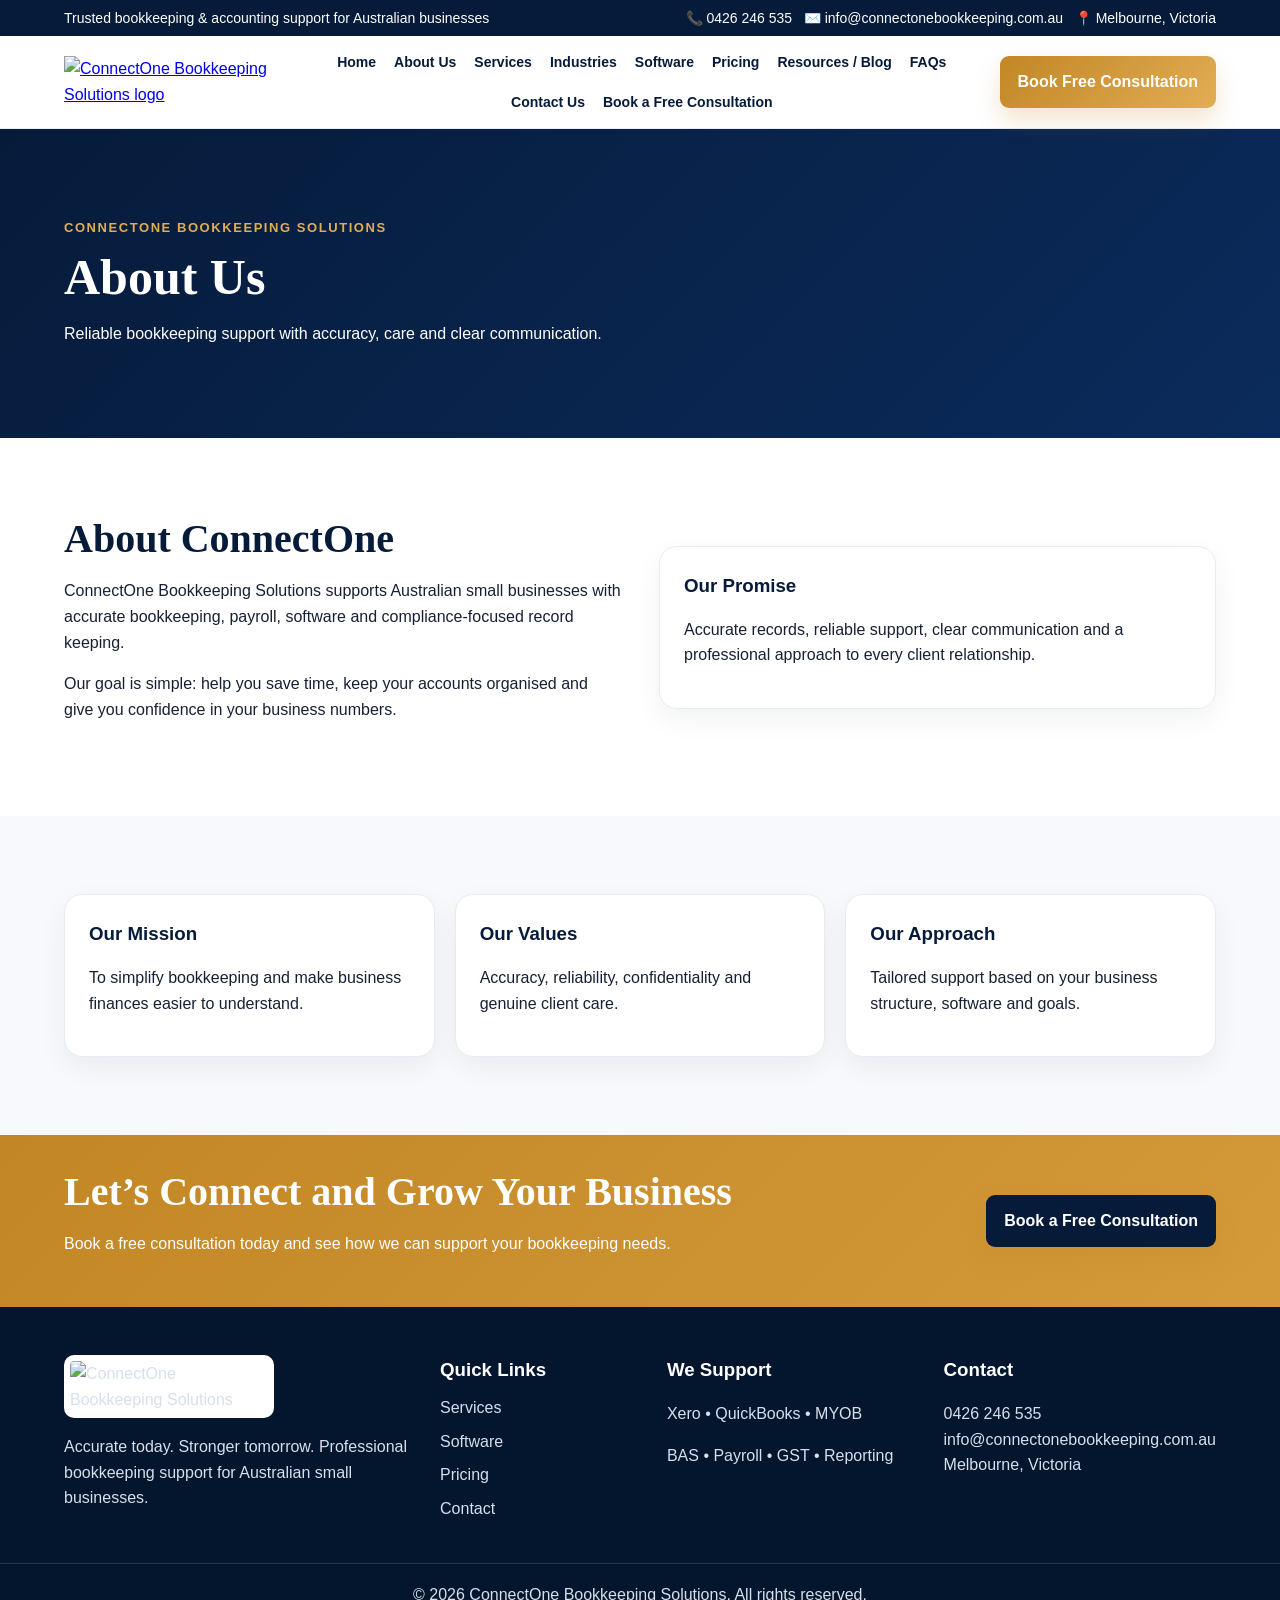
==== about.html @ b3c71a51 "Add files via upload" ====
<!DOCTYPE html>
<html lang="en-AU">
<head>
  <meta charset="UTF-8">
  <meta name="viewport" content="width=device-width, initial-scale=1.0">
  <title>About Us | ConnectOne Bookkeeping Solutions</title>
  <meta name="description" content="Reliable bookkeeping support with accuracy, care and clear communication.">
  <link rel="stylesheet" href="styles.css">
</head>
<body>

<div class="top-strip">
  <div class="container strip-grid">
    <span>Trusted bookkeeping & accounting support for Australian businesses</span>
    <span>📞 0426 246 535 &nbsp; ✉️ info@connectonebookkeeping.com.au &nbsp; 📍 Melbourne, Victoria</span>
  </div>
</div>
<header class="site-header">
  <div class="container header-grid">
    <a class="logo-wrap" href="index.html">
      <img src="assets/connectone-logo.png" alt="ConnectOne Bookkeeping Solutions logo">
    </a>
    <nav class="main-nav"><a href="index.html">Home</a><a href="about.html">About Us</a><a href="services.html">Services</a><a href="industries.html">Industries</a><a href="software.html">Software</a><a href="pricing.html">Pricing</a><a href="resources.html">Resources / Blog</a><a href="faqs.html">FAQs</a><a href="contact.html">Contact Us</a><a href="consultation.html">Book a Free Consultation</a></nav>
    <a class="header-btn" href="consultation.html">Book Free Consultation</a>
  </div>
</header>

<main>
<section class="inner-hero">
  <div class="container">
    <p class="kicker">ConnectOne Bookkeeping Solutions</p>
    <h1>About Us</h1>
    <p>Reliable bookkeeping support with accuracy, care and clear communication.</p>
  </div>
</section>

<section class="section"><div class="container two-col">
<div><h2 class="left">About ConnectOne</h2><p>ConnectOne Bookkeeping Solutions supports Australian small businesses with accurate bookkeeping, payroll, software and compliance-focused record keeping.</p><p>Our goal is simple: help you save time, keep your accounts organised and give you confidence in your business numbers.</p></div>
<div class="feature-box"><h3>Our Promise</h3><p>Accurate records, reliable support, clear communication and a professional approach to every client relationship.</p></div>
</div></section>
<section class="section soft"><div class="container cards-three">
<div class="card"><h3>Our Mission</h3><p>To simplify bookkeeping and make business finances easier to understand.</p></div>
<div class="card"><h3>Our Values</h3><p>Accuracy, reliability, confidentiality and genuine client care.</p></div>
<div class="card"><h3>Our Approach</h3><p>Tailored support based on your business structure, software and goals.</p></div>
</div></section>

</main>

<section class="gold-cta">
  <div class="container cta-grid">
    <div>
      <h2>Let’s Connect and Grow Your Business</h2>
      <p>Book a free consultation today and see how we can support your bookkeeping needs.</p>
    </div>
    <a class="btn navy" href="consultation.html">Book a Free Consultation</a>
  </div>
</section>
<footer class="footer">
  <div class="container footer-grid">
    <div>
      <img class="footer-logo" src="assets/connectone-logo.png" alt="ConnectOne Bookkeeping Solutions">
      <p>Accurate today. Stronger tomorrow. Professional bookkeeping support for Australian small businesses.</p>
    </div>
    <div>
      <h3>Quick Links</h3>
      <a href="services.html">Services</a>
      <a href="software.html">Software</a>
      <a href="pricing.html">Pricing</a>
      <a href="contact.html">Contact</a>
    </div>
    <div>
      <h3>We Support</h3>
      <p>Xero • QuickBooks • MYOB</p>
      <p>BAS • Payroll • GST • Reporting</p>
    </div>
    <div>
      <h3>Contact</h3>
      <p>0426 246 535<br>info@connectonebookkeeping.com.au<br>Melbourne, Victoria</p>
    </div>
  </div>
  <div class="copyright">© 2026 ConnectOne Bookkeeping Solutions. All rights reserved.</div>
</footer>

</body>
</html>
---- styles.css ----
:root{
  --navy:#061b3a; --navy2:#0b2b5c; --gold:#c28625; --gold2:#e2ad55;
  --ink:#172033; --muted:#647084; --soft:#f7f9fc; --line:#e7ecf3; --white:#fff;
}
*{box-sizing:border-box}
html{scroll-behavior:smooth}
body{margin:0;font-family:Inter,Segoe UI,Arial,sans-serif;color:var(--ink);line-height:1.6;background:#fff}
.container{max-width:1200px;margin:0 auto;padding:0 24px}
.top-strip{background:var(--navy);color:#fff;font-size:14px}
.strip-grid{display:flex;justify-content:space-between;gap:16px;align-items:center;min-height:36px}
.site-header{background:rgba(255,255,255,.96);backdrop-filter:blur(10px);border-bottom:1px solid var(--line);position:sticky;top:0;z-index:20}
.header-grid{display:grid;grid-template-columns:220px 1fr auto;gap:24px;align-items:center;min-height:92px}
.logo-wrap img{max-width:205px;display:block}
.main-nav{display:flex;justify-content:center;gap:18px;flex-wrap:wrap}
.main-nav a{text-decoration:none;color:var(--navy);font-weight:750;font-size:14px;position:relative}
.main-nav a:hover{color:var(--gold)}
.header-btn,.btn{background:linear-gradient(135deg,var(--gold),var(--gold2));color:#fff;text-decoration:none;font-weight:850;border-radius:9px;padding:13px 18px;display:inline-block;border:0;box-shadow:0 12px 24px rgba(194,134,37,.22)}
.btn.navy,.header-btn:hover{background:var(--navy)}
.btn.outline{background:#fff;color:var(--navy);border:1px solid var(--gold);box-shadow:none}
.hero{background:radial-gradient(circle at 75% 20%,#fff5df 0,#fff 32%,#eef4fb 100%);position:relative;overflow:hidden}
.hero:after{content:"";position:absolute;bottom:-50px;left:-5%;width:110%;height:110px;background:var(--navy);transform:rotate(2deg);border-top:8px solid var(--gold)}
.hero-grid{display:grid;grid-template-columns:1.05fr .95fr;gap:42px;align-items:center;min-height:650px;position:relative;z-index:2;padding:56px 24px 95px}
.kicker{color:var(--gold);text-transform:uppercase;letter-spacing:.12em;font-weight:900;font-size:13px}
h1{font-family:Georgia,serif;color:var(--navy);font-size:64px;line-height:1.02;margin:12px 0 18px}
h1 span{color:var(--gold)}
.lead{font-size:20px;max-width:650px}
.hero-points{display:flex;gap:12px;flex-wrap:wrap;margin:26px 0}
.hero-points span{background:#fff;border:1px solid var(--line);border-radius:99px;padding:10px 13px;font-weight:800;color:var(--navy)}
.actions{display:flex;gap:14px;flex-wrap:wrap}
.hero-panel{background:rgba(255,255,255,.82);border:1px solid var(--line);border-radius:28px;padding:28px;box-shadow:0 30px 70px rgba(6,27,58,.12);position:relative}
.hero-panel img{width:100%;border-radius:20px;background:#fff}
.mini-dashboard{display:grid;grid-template-columns:repeat(3,1fr);gap:12px;margin-top:18px}
.mini-dashboard div{background:#fff;border:1px solid var(--line);border-radius:14px;padding:14px}
.mini-dashboard strong,.mini-dashboard small{display:block;color:var(--muted);font-size:12px}.mini-dashboard b{display:block;color:var(--navy);font-size:20px}
.section{padding:78px 0}
.soft{background:var(--soft)}
h2{font-family:Georgia,serif;color:var(--navy);font-size:40px;line-height:1.15;text-align:center;margin:0 0 14px}
h2.left{text-align:left}
.section-sub{text-align:center;color:var(--muted);font-size:18px;margin:0 auto 34px;max-width:760px}
.center{text-align:center}
.service-grid{display:grid;grid-template-columns:repeat(4,1fr);gap:18px}
.service-card,.card,.feature-box,.chart-card{background:#fff;border:1px solid var(--line);border-radius:18px;padding:24px;box-shadow:0 10px 28px rgba(6,27,58,.06);transition:.25s ease}
.service-card:hover,.card:hover{transform:translateY(-5px);box-shadow:0 18px 40px rgba(6,27,58,.1)}
.icon{width:44px;height:44px;border-radius:50%;background:var(--navy);color:var(--gold2);display:flex;align-items:center;justify-content:center;font-weight:900;margin-bottom:12px}
h3{color:var(--navy);margin:0 0 10px}
.stats{background:var(--navy);color:#fff;padding:30px 0;border-top:5px solid var(--gold)}
.stats-grid{display:grid;grid-template-columns:repeat(4,1fr);gap:18px;text-align:center}
.stats strong{display:block;color:var(--gold2);font-size:32px}.stats span{font-weight:800}
.two-col{display:grid;grid-template-columns:1fr 1fr;gap:38px;align-items:center}
.tick-list{list-style:none;padding:0;margin:22px 0}.tick-list li{margin:12px 0;padding-left:30px;position:relative}.tick-list li:before{content:"✓";position:absolute;left:0;color:var(--gold);font-weight:900}
.image-card{min-height:330px;border-radius:28px;background:linear-gradient(135deg,#eef4fb,#fff7e7);display:flex;align-items:center;justify-content:center;padding:34px}
.bars{height:140px;display:flex;align-items:flex-end;gap:14px;margin:20px 0}.bars i{display:block;width:42px;background:linear-gradient(var(--gold2),var(--navy));border-radius:8px 8px 0 0}.bars i:nth-child(1){height:45%}.bars i:nth-child(2){height:65%}.bars i:nth-child(3){height:50%}.bars i:nth-child(4){height:82%}.bars i:nth-child(5){height:100%}
.inner-hero{background:linear-gradient(135deg,var(--navy),var(--navy2));color:#fff;padding:76px 0}.inner-hero h1{color:#fff;font-size:50px}.inner-hero p{max-width:760px}.inner-hero .kicker{color:var(--gold2)}
.cards-three{display:grid;grid-template-columns:repeat(3,1fr);gap:20px}
.featured{border:2px solid var(--gold)}
.software-card h3{font-size:28px}
.big-note{font-size:20px;font-weight:800;color:var(--navy);margin-top:26px}
.faq{max-width:850px}.faq h3{border-top:1px solid var(--line);padding-top:22px;margin-top:22px}
.contact-grid{display:grid;grid-template-columns:.85fr 1.15fr;gap:34px}
.form{display:grid;gap:14px;background:#fff;border:1px solid var(--line);border-radius:18px;padding:24px;box-shadow:0 10px 28px rgba(6,27,58,.06)}
input,textarea{width:100%;padding:15px;border:1px solid var(--line);border-radius:10px;font-size:16px}textarea{min-height:150px}
.gold-cta{background:linear-gradient(135deg,var(--gold),#d49a39);color:#fff;padding:34px 0}
.cta-grid{display:flex;justify-content:space-between;align-items:center;gap:24px}.gold-cta h2{color:#fff;text-align:left;margin:0 0 6px}
.footer{background:#04152e;color:#d7dfec;padding:48px 0 0}.footer-grid{display:grid;grid-template-columns:1.4fr .8fr 1fr 1fr;gap:28px}.footer-logo{max-width:210px;background:#fff;border-radius:10px;padding:6px}
.footer h3{color:#fff}.footer a{display:block;color:#d7dfec;text-decoration:none;margin:8px 0}.copyright{text-align:center;border-top:1px solid rgba(255,255,255,.14);padding:18px;margin-top:34px}
@media(max-width:960px){
 .strip-grid,.cta-grid{display:block}.header-grid{grid-template-columns:1fr}.main-nav{justify-content:flex-start}.header-btn{width:max-content}
 .hero-grid,.two-col,.contact-grid,.cards-three,.footer-grid{grid-template-columns:1fr}
 .service-grid,.stats-grid{grid-template-columns:repeat(2,1fr)}
 h1{font-size:44px}.hero-grid{min-height:auto}.inner-hero h1{font-size:40px}
}
@media(max-width:560px){.service-grid,.stats-grid,.mini-dashboard{grid-template-columns:1fr}.container{padding:0 18px}.hero-grid{padding-left:18px;padding-right:18px}h1{font-size:38px}h2{font-size:32px}}
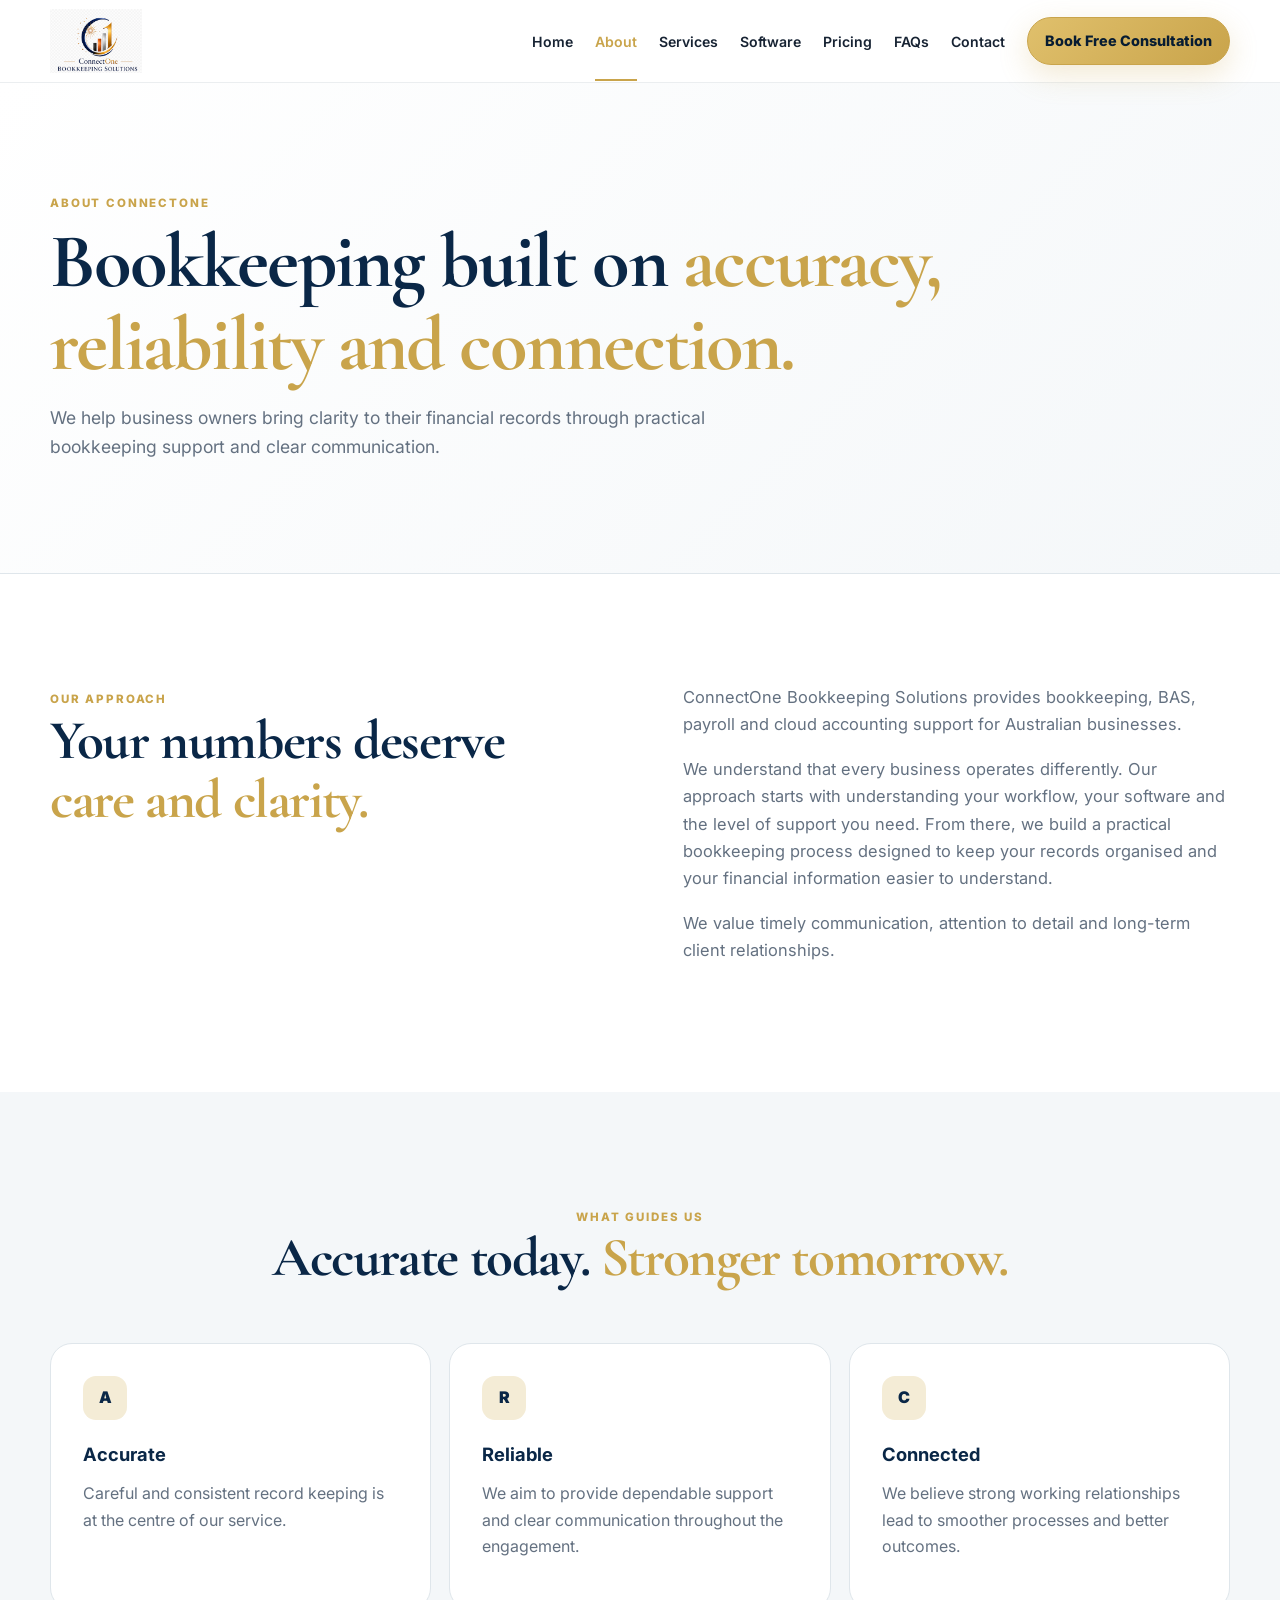
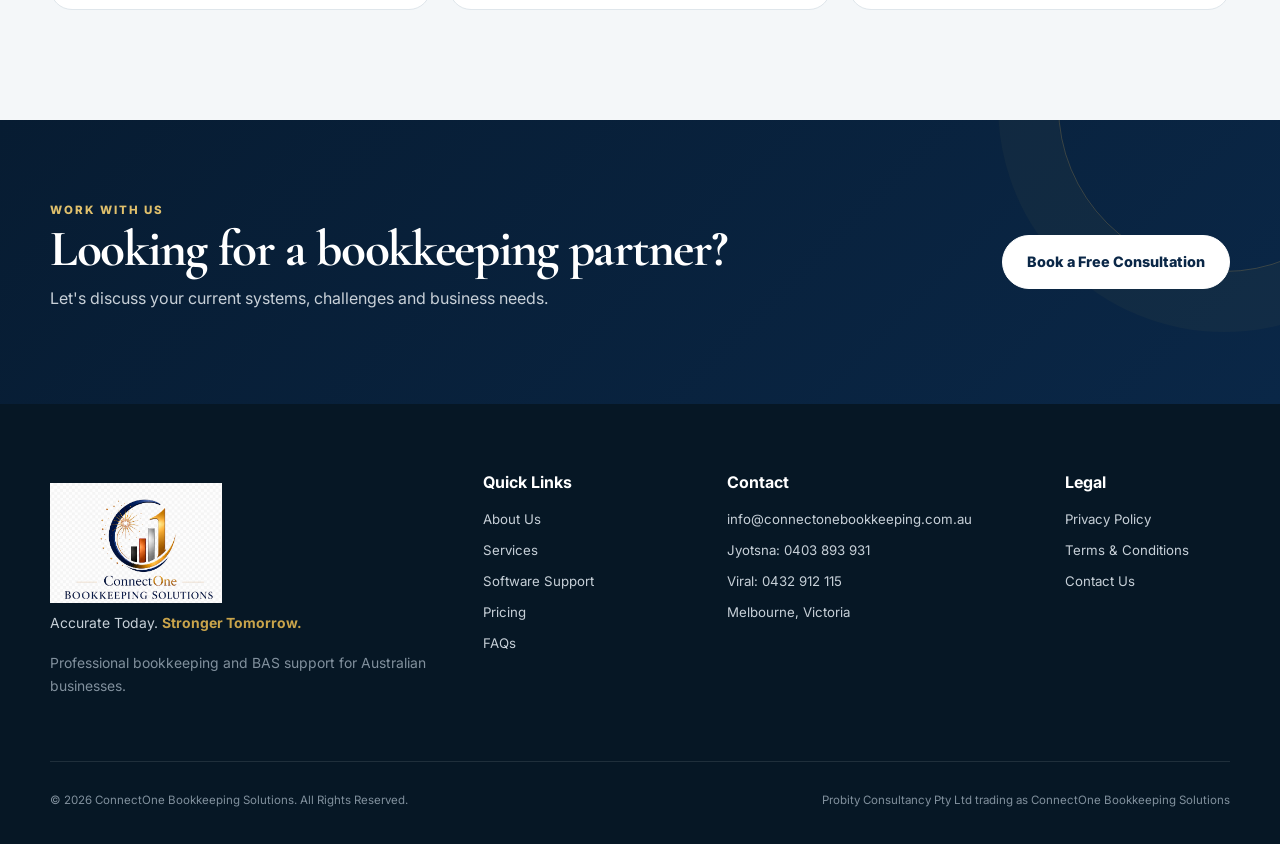
==== commit 3e6544ff: "Add files via upload Upload final ConnectOne premium website" ====
--- a/about.html
+++ b/about.html
@@ -1,85 +1,5 @@
-<!DOCTYPE html>
-<html lang="en-AU">
-<head>
-  <meta charset="UTF-8">
-  <meta name="viewport" content="width=device-width, initial-scale=1.0">
-  <title>About Us | ConnectOne Bookkeeping Solutions</title>
-  <meta name="description" content="Reliable bookkeeping support with accuracy, care and clear communication.">
-  <link rel="stylesheet" href="styles.css">
-</head>
-<body>
-
-<div class="top-strip">
-  <div class="container strip-grid">
-    <span>Trusted bookkeeping & accounting support for Australian businesses</span>
-    <span>📞 0426 246 535 &nbsp; ✉️ info@connectonebookkeeping.com.au &nbsp; 📍 Melbourne, Victoria</span>
-  </div>
-</div>
-<header class="site-header">
-  <div class="container header-grid">
-    <a class="logo-wrap" href="index.html">
-      <img src="assets/connectone-logo.png" alt="ConnectOne Bookkeeping Solutions logo">
-    </a>
-    <nav class="main-nav"><a href="index.html">Home</a><a href="about.html">About Us</a><a href="services.html">Services</a><a href="industries.html">Industries</a><a href="software.html">Software</a><a href="pricing.html">Pricing</a><a href="resources.html">Resources / Blog</a><a href="faqs.html">FAQs</a><a href="contact.html">Contact Us</a><a href="consultation.html">Book a Free Consultation</a></nav>
-    <a class="header-btn" href="consultation.html">Book Free Consultation</a>
-  </div>
-</header>
-
-<main>
-<section class="inner-hero">
-  <div class="container">
-    <p class="kicker">ConnectOne Bookkeeping Solutions</p>
-    <h1>About Us</h1>
-    <p>Reliable bookkeeping support with accuracy, care and clear communication.</p>
-  </div>
-</section>
-
-<section class="section"><div class="container two-col">
-<div><h2 class="left">About ConnectOne</h2><p>ConnectOne Bookkeeping Solutions supports Australian small businesses with accurate bookkeeping, payroll, software and compliance-focused record keeping.</p><p>Our goal is simple: help you save time, keep your accounts organised and give you confidence in your business numbers.</p></div>
-<div class="feature-box"><h3>Our Promise</h3><p>Accurate records, reliable support, clear communication and a professional approach to every client relationship.</p></div>
-</div></section>
-<section class="section soft"><div class="container cards-three">
-<div class="card"><h3>Our Mission</h3><p>To simplify bookkeeping and make business finances easier to understand.</p></div>
-<div class="card"><h3>Our Values</h3><p>Accuracy, reliability, confidentiality and genuine client care.</p></div>
-<div class="card"><h3>Our Approach</h3><p>Tailored support based on your business structure, software and goals.</p></div>
-</div></section>
-
-</main>
-
-<section class="gold-cta">
-  <div class="container cta-grid">
-    <div>
-      <h2>Let’s Connect and Grow Your Business</h2>
-      <p>Book a free consultation today and see how we can support your bookkeeping needs.</p>
-    </div>
-    <a class="btn navy" href="consultation.html">Book a Free Consultation</a>
-  </div>
-</section>
-<footer class="footer">
-  <div class="container footer-grid">
-    <div>
-      <img class="footer-logo" src="assets/connectone-logo.png" alt="ConnectOne Bookkeeping Solutions">
-      <p>Accurate today. Stronger tomorrow. Professional bookkeeping support for Australian small businesses.</p>
-    </div>
-    <div>
-      <h3>Quick Links</h3>
-      <a href="services.html">Services</a>
-      <a href="software.html">Software</a>
-      <a href="pricing.html">Pricing</a>
-      <a href="contact.html">Contact</a>
-    </div>
-    <div>
-      <h3>We Support</h3>
-      <p>Xero • QuickBooks • MYOB</p>
-      <p>BAS • Payroll • GST • Reporting</p>
-    </div>
-    <div>
-      <h3>Contact</h3>
-      <p>0426 246 535<br>info@connectonebookkeeping.com.au<br>Melbourne, Victoria</p>
-    </div>
-  </div>
-  <div class="copyright">© 2026 ConnectOne Bookkeeping Solutions. All rights reserved.</div>
-</footer>
-
-</body>
-</html>+<!doctype html><html lang="en-AU"><head><meta charset="utf-8"><meta name="viewport" content="width=device-width,initial-scale=1"><title>About Us | ConnectOne Bookkeeping Solutions</title><meta name="description" content="Learn about ConnectOne Bookkeeping Solutions and our practical, reliable approach to bookkeeping support for Australian businesses."><link rel="preconnect" href="https://fonts.googleapis.com"><link rel="preconnect" href="https://fonts.gstatic.com" crossorigin><link href="https://fonts.googleapis.com/css2?family=Cormorant+Garamond:wght@600;700&family=Inter:wght@400;500;600;700&display=swap" rel="stylesheet"><link rel="icon" type="image/png" href="assets/connectone-favicon.png"><link rel="stylesheet" href="styles.css"></head><body>
+<div data-header></div><main><section class="page-hero"><div class="container"><span class="eyebrow">About ConnectOne</span><h1>Bookkeeping built on <em>accuracy, reliability and connection.</em></h1><p>We help business owners bring clarity to their financial records through practical bookkeeping support and clear communication.</p></div></section>
+<section class="section"><div class="container split"><div class="section-copy"><span class="eyebrow">Our approach</span><h2>Your numbers deserve <em>care and clarity.</em></h2></div><div class="section-copy"><p>ConnectOne Bookkeeping Solutions provides bookkeeping, BAS, payroll and cloud accounting support for Australian businesses.</p><p>We understand that every business operates differently. Our approach starts with understanding your workflow, your software and the level of support you need. From there, we build a practical bookkeeping process designed to keep your records organised and your financial information easier to understand.</p><p>We value timely communication, attention to detail and long-term client relationships.</p></div></div></section>
+<section class="section soft"><div class="container"><div class="section-head"><span class="eyebrow">What guides us</span><h2>Accurate today. <em>Stronger tomorrow.</em></h2></div><div class="cards three"><article class="card"><span class="icon">A</span><h3>Accurate</h3><p>Careful and consistent record keeping is at the centre of our service.</p></article><article class="card"><span class="icon">R</span><h3>Reliable</h3><p>We aim to provide dependable support and clear communication throughout the engagement.</p></article><article class="card"><span class="icon">C</span><h3>Connected</h3><p>We believe strong working relationships lead to smoother processes and better outcomes.</p></article></div></div></section>
+<section class="cta"><div class="container cta-grid"><div><span class="eyebrow light">Work with us</span><h2>Looking for a bookkeeping partner?</h2><p>Let's discuss your current systems, challenges and business needs.</p></div><a class="btn btn-light" href="contact.html#consultation">Book a Free Consultation</a></div></section></main><div data-footer></div><script src="script.js"></script></body></html>
--- a/styles.css
+++ b/styles.css
@@ -1,73 +1,54 @@
+:root{--navy:#0a2747;--navy2:#071c32;--gold:#c9a44b;--gold2:#e0c06c;--ink:#172333;--muted:#647181;--soft:#f4f7f9;--white:#fff;--line:#dfe6eb;--radius:22px;--shadow:0 22px 70px rgba(7,28,50,.12)}
+*{box-sizing:border-box}html{scroll-behavior:smooth}body{margin:0;font-family:Inter,Arial,sans-serif;color:var(--ink);background:#fff;line-height:1.65}a{color:inherit;text-decoration:none}p{margin:0 0 1.1rem}h1,h2,h3,h4{margin:0 0 1rem;line-height:1.08}h1,h2{font-family:"Cormorant Garamond",Georgia,serif;color:var(--navy);letter-spacing:-.025em}h1{font-size:clamp(3.4rem,6.5vw,7.1rem)}h2{font-size:clamp(2.5rem,4.3vw,4.7rem)}h3{color:var(--navy);font-size:1.15rem}em{font-style:normal;color:var(--gold)}.container{width:min(1180px,calc(100% - 40px));margin:auto}.site-header{position:sticky;top:0;z-index:100;background:rgba(255,255,255,.91);backdrop-filter:blur(16px);border-bottom:1px solid rgba(10,39,71,.08)}.nav-wrap{min-height:82px;display:flex;align-items:center;justify-content:space-between;gap:22px}.brand{display:flex;align-items:center;gap:12px;min-width:255px}.brand>span:last-child{display:flex;flex-direction:column}.brand strong{font-family:"Cormorant Garamond",serif;font-size:1.75rem;color:var(--navy);line-height:.9}.brand strong span{color:var(--gold)}.brand small{font-size:.55rem;letter-spacing:.18em;font-weight:700;color:var(--navy);margin-top:6px}.brand-mark{width:45px;height:45px;border:3px solid var(--navy);border-right-color:var(--gold);border-radius:50%;display:flex;align-items:flex-end;justify-content:center;gap:3px;padding:8px 7px;transform:rotate(-8deg);position:relative}.brand-mark:after{content:"✦";position:absolute;color:var(--gold);font-size:12px;top:-7px;right:1px;background:#fff;border-radius:50%}.brand-mark i{display:block;width:6px;border-radius:4px 4px 1px 1px;transform:rotate(8deg)}.brand-mark i:nth-child(1){height:10px;background:var(--navy)}.brand-mark i:nth-child(2){height:18px;background:#aab3bc}.brand-mark i:nth-child(3){height:26px;background:linear-gradient(var(--gold2),var(--gold))}.nav{display:flex;align-items:center;gap:22px;font-size:.88rem;font-weight:600}.nav a:not(.btn){padding:29px 0 25px;border-bottom:2px solid transparent}.nav a.active,.nav a:not(.btn):hover{color:var(--gold);border-color:var(--gold)}.menu-btn{display:none;border:0;background:none;font-size:1.6rem;color:var(--navy)}.btn{display:inline-flex;align-items:center;justify-content:center;border:1px solid var(--gold);background:linear-gradient(135deg,var(--gold2),var(--gold));color:var(--navy2);padding:14px 24px;border-radius:999px;font-weight:800;font-size:.9rem;box-shadow:0 10px 30px rgba(201,164,75,.24);transition:.25s}.btn:hover{transform:translateY(-2px);box-shadow:0 15px 35px rgba(201,164,75,.34)}.btn-small{padding:11px 17px}.btn-ghost{background:transparent;border-color:rgba(10,39,71,.24);box-shadow:none}.btn-dark{background:var(--navy);color:#fff;border-color:var(--navy)}.btn-light{background:#fff;color:var(--navy);border-color:#fff;box-shadow:none}.text-link{font-weight:800;color:var(--navy);border-bottom:1px solid var(--gold);padding-bottom:4px}.hero{min-height:730px;position:relative;overflow:hidden;background:linear-gradient(120deg,#fff 0%,#fff 50%,#f2f6f8 100%);display:flex;align-items:center}.hero:before{content:"";position:absolute;width:620px;height:620px;border:1px solid rgba(201,164,75,.18);border-radius:50%;right:-300px;top:-220px;box-shadow:0 0 0 90px rgba(201,164,75,.035),0 0 0 180px rgba(10,39,71,.025)}.hero-glow{position:absolute;width:440px;height:440px;background:radial-gradient(circle,rgba(201,164,75,.16),transparent 70%);left:-180px;bottom:-180px}.hero-grid{display:grid;grid-template-columns:1.05fr .95fr;gap:70px;align-items:center;position:relative;z-index:2}.hero-copy h1{margin:.25rem 0 1.25rem}.eyebrow{text-transform:uppercase;letter-spacing:.16em;font-size:.72rem;font-weight:800;color:var(--gold)}.eyebrow.light{color:var(--gold2)}.lead{font-size:1.13rem;color:var(--muted);max-width:680px}.actions{display:flex;gap:12px;margin:30px 0 22px;flex-wrap:wrap}.software-line{font-size:.84rem;color:var(--muted);display:flex;gap:10px;flex-wrap:wrap}.software-line strong{color:var(--navy)}.hero-visual{position:relative;min-height:530px;display:flex;align-items:center;justify-content:center}.visual-shell{width:92%;background:rgba(255,255,255,.9);border:1px solid rgba(10,39,71,.08);border-radius:30px;padding:25px;box-shadow:var(--shadow);transform:rotate(1.5deg)}.visual-top,.chart-title{display:flex;justify-content:space-between;align-items:center}.visual-top{color:var(--navy);font-weight:800;padding-bottom:18px;border-bottom:1px solid var(--line)}.visual-top b{color:#bec6cd;letter-spacing:4px}.metric-grid{display:grid;grid-template-columns:1fr 1fr;gap:14px;margin:18px 0}.metric,.chart-card,.status-row{border:1px solid var(--line);border-radius:17px;background:#fff}.metric{padding:18px}.metric small,.metric span{display:block;color:var(--muted);font-size:.72rem}.metric strong{display:block;font-family:"Cormorant Garamond",serif;font-size:2.2rem;color:var(--navy);line-height:1.1;margin:5px 0}.metric .up{color:#378a62}.chart-card{padding:20px}.chart-title span{font-weight:800;color:var(--navy)}.chart-title small{color:var(--muted)}.bars{height:170px;display:flex;align-items:flex-end;gap:13px;border-bottom:1px solid var(--line);padding:18px 5px 0}.bars i{flex:1;min-width:10px;border-radius:8px 8px 2px 2px;background:linear-gradient(to top,var(--navy),#315f89);position:relative}.bars i:nth-last-child(-n+2){background:linear-gradient(to top,var(--gold),var(--gold2))}.status-row{display:flex;align-items:center;gap:12px;padding:15px;margin-top:14px}.status-row>strong{margin-left:auto;color:#378a62}.status-row small{display:block;color:var(--muted);font-size:.72rem}.status-dot{width:10px;height:10px;border-radius:50%;background:#4caf7d;box-shadow:0 0 0 6px rgba(76,175,125,.12)}.floating-card{position:absolute;background:#fff;border:1px solid var(--line);border-radius:16px;padding:13px 16px;display:flex;align-items:center;gap:11px;box-shadow:0 15px 40px rgba(7,28,50,.14);font-size:.8rem}.floating-card>span{width:34px;height:34px;border-radius:50%;display:grid;place-items:center;background:#f5edd7;color:var(--navy);font-weight:900}.floating-card small{display:block;color:var(--muted)}.fc-one{left:-10px;top:100px}.fc-two{right:-10px;bottom:65px}.trust-strip{background:var(--navy);color:#fff}.trust-grid{display:grid;grid-template-columns:repeat(4,1fr);min-height:86px;align-items:center}.trust-grid div{padding:0 22px;border-right:1px solid rgba(255,255,255,.14);font-size:.83rem;font-weight:600}.trust-grid div:last-child{border:0}.trust-grid span{color:var(--gold);margin-right:9px}.section{padding:110px 0}.soft{background:var(--soft)}.split{display:grid;grid-template-columns:1fr 1fr;gap:85px;align-items:start}.section-copy p{font-size:1.03rem;color:var(--muted)}.section-head{max-width:760px;margin:0 auto 55px;text-align:center}.section-head p{color:var(--muted);max-width:650px;margin:auto}.cards{display:grid;gap:18px}.services-grid{grid-template-columns:repeat(3,1fr)}.three{grid-template-columns:repeat(3,1fr)}.card{background:#fff;border:1px solid var(--line);border-radius:var(--radius);padding:32px;transition:.3s;position:relative;overflow:hidden}.card:after{content:"";position:absolute;height:3px;width:0;bottom:0;left:0;background:var(--gold);transition:.3s}.card:hover{transform:translateY(-7px);box-shadow:var(--shadow)}.card:hover:after{width:100%}.card p{color:var(--muted)}.card a{font-size:.83rem;font-weight:800;color:var(--navy)}.icon{width:44px;height:44px;border-radius:13px;display:grid;place-items:center;background:#f4ecd6;color:var(--navy);font-weight:900;margin-bottom:25px}.center{text-align:center;margin-top:38px}.center-text{text-align:center}.why{padding:0;background:var(--navy2);color:#fff}.why-grid{display:grid;grid-template-columns:1fr 1fr}.why-panel{padding:90px 70px 90px 0}.why-panel h2{color:#fff}.why-panel p{color:#c9d1d8;max-width:540px;margin-bottom:28px}.why-list{background:#fff;color:var(--ink);padding:65px;border-radius:42px 0 0 42px}.why-item{display:grid;grid-template-columns:70px 1fr;gap:20px;padding:27px 0;border-bottom:1px solid var(--line)}.why-item:last-child{border:0}.why-item>span{font-family:"Cormorant Garamond",serif;font-size:2.1rem;color:var(--gold)}.why-item p{color:var(--muted)}.industry-grid{display:grid;grid-template-columns:repeat(3,1fr);gap:1px;background:var(--line);border:1px solid var(--line);border-radius:var(--radius);overflow:hidden}.industry-grid span{background:#fff;padding:25px;font-weight:700;color:var(--navy);position:relative}.industry-grid span:before{content:"↗";color:var(--gold);margin-right:12px}.testimonial-section{background:linear-gradient(135deg,#fff,#fbf8ef)}.testimonial-note{max-width:760px;margin:auto;border-left:4px solid var(--gold);padding:25px 30px;background:#fff;box-shadow:0 16px 50px rgba(7,28,50,.08)}.testimonial-note p{color:var(--muted);margin:6px 0 0}.accordion{max-width:850px;margin:auto}.accordion.wide{max-width:950px}.accordion details{background:#fff;border:1px solid var(--line);border-radius:16px;margin:12px 0;padding:0 22px}.accordion summary{cursor:pointer;list-style:none;font-weight:800;color:var(--navy);padding:21px 35px 21px 0;position:relative}.accordion summary::-webkit-details-marker{display:none}.accordion summary:after{content:"+";position:absolute;right:0;font-size:1.5rem;color:var(--gold);font-weight:400}.accordion details[open] summary:after{content:"–"}.accordion details p{color:var(--muted);padding:0 0 20px;margin:0}.cta{background:linear-gradient(135deg,var(--navy2),var(--navy));color:#fff;padding:75px 0;position:relative;overflow:hidden}.cta:after{content:"";position:absolute;width:330px;height:330px;border:1px solid rgba(201,164,75,.25);border-radius:50%;right:-110px;top:-180px;box-shadow:0 0 0 60px rgba(201,164,75,.04)}.cta-grid{display:grid;grid-template-columns:1fr auto;align-items:center;gap:40px;position:relative;z-index:2}.cta h2{color:#fff;font-size:clamp(2.5rem,4vw,4.2rem);margin-bottom:.5rem}.cta p{color:#c8d0d8;max-width:760px}.footer{background:#061725;color:#c7d0d8;padding:70px 0 25px}.footer-grid{display:grid;grid-template-columns:1.6fr .8fr 1.2fr .7fr;gap:55px}.brand-footer{margin-bottom:25px}.brand-footer strong,.brand-footer small{color:#fff}.brand-footer strong span{color:var(--gold)}.brand-footer .brand-mark:after{background:#061725}.footer h4{color:#fff;margin-bottom:18px}.footer a,.footer span{display:block;font-size:.83rem;margin:9px 0}.footer a:hover{color:var(--gold)}.footer p{font-size:.87rem}.footer b{color:var(--gold)}.muted{color:#81909d}.footer-bottom{border-top:1px solid rgba(255,255,255,.1);margin-top:45px;padding-top:20px;display:flex;justify-content:space-between;gap:20px}.footer-bottom span{font-size:.72rem;color:#81909d}.page-hero{background:linear-gradient(135deg,#fff,#f4f7f9);padding:105px 0 95px;border-bottom:1px solid var(--line)}.page-hero h1{max-width:1000px;font-size:clamp(3.4rem,6vw,6.3rem);margin:.4rem 0 1rem}.page-hero p{max-width:760px;color:var(--muted);font-size:1.1rem}.page-hero.compact{padding:75px 0}.page-hero.compact h1{font-size:4rem}.service-list{max-width:1000px}.service-row{display:grid;grid-template-columns:100px 1fr;gap:35px;padding:60px 0;border-bottom:1px solid var(--line)}.service-row>span{font-family:"Cormorant Garamond",serif;font-size:3rem;color:var(--gold)}.service-row h2{font-size:3rem}.service-row p,.service-row li{color:var(--muted)}.service-row ul,.software-card ul,.price-card ul{padding-left:20px}.software-cards{display:grid;grid-template-columns:repeat(3,1fr);gap:20px}.software-card,.price-card{background:#fff;border:1px solid var(--line);border-radius:var(--radius);padding:38px}.software-logo{width:64px;height:64px;border-radius:18px;background:var(--navy);color:var(--gold);display:grid;place-items:center;font-family:"Cormorant Garamond",serif;font-weight:700;font-size:2.3rem;margin-bottom:25px}.software-card>span,.plan{font-size:.7rem;letter-spacing:.14em;text-transform:uppercase;font-weight:800;color:var(--gold)}.software-card h2,.price-card h2{font-size:2.4rem;margin-top:6px}.software-card p,.software-card li,.price-card p,.price-card li{color:var(--muted)}.fine{font-size:.72rem!important;color:var(--muted)!important}.pricing-grid{display:grid;grid-template-columns:repeat(3,1fr);gap:20px;align-items:stretch}.price-card{position:relative;display:flex;flex-direction:column}.price-card ul{flex:1}.price-card.featured{background:var(--navy);color:#fff;transform:translateY(-15px);box-shadow:var(--shadow)}.price-card.featured h2{color:#fff}.price-card.featured p,.price-card.featured li{color:#c9d2da}.popular{position:absolute;top:-15px;right:24px;background:var(--gold);color:var(--navy);font-size:.66rem;font-weight:900;padding:8px 13px;border-radius:999px}.contact-grid{display:grid;grid-template-columns:.9fr 1.1fr;gap:75px}.contact-copy h2{font-size:4rem}.contact-copy>p{color:var(--muted)}.contact-detail{padding:18px 0;border-bottom:1px solid var(--line)}.contact-detail small{display:block;text-transform:uppercase;letter-spacing:.12em;color:var(--gold);font-weight:800;font-size:.65rem}.contact-detail a,.contact-detail span{font-weight:700;color:var(--navy)}.contact-form{background:var(--soft);border:1px solid var(--line);border-radius:var(--radius);padding:35px}.field-row{display:grid;grid-template-columns:1fr 1fr;gap:14px}.contact-form label{display:block;font-size:.78rem;font-weight:700;color:var(--navy);margin-bottom:16px}.contact-form input,.contact-form select,.contact-form textarea{width:100%;border:1px solid #ced8df;border-radius:11px;background:#fff;padding:13px 14px;font:inherit;margin-top:6px;outline:none}.contact-form input:focus,.contact-form select:focus,.contact-form textarea:focus{border-color:var(--gold);box-shadow:0 0 0 3px rgba(201,164,75,.12)}.check{display:flex!important;align-items:flex-start;gap:8px;font-weight:500!important;color:var(--muted)!important}.check input{width:auto;margin:4px 0 0}.hidden{position:absolute;left:-9999px}.legal{max-width:900px}.legal h2{font-family:Inter,sans-serif;font-size:1.25rem;margin-top:35px}.legal p{color:var(--muted)}.legal a{color:var(--navy);font-weight:700}.thank-you{min-height:70vh;display:grid;place-items:center;text-align:center;background:linear-gradient(135deg,#fff,#f4f7f9);padding:70px 0}.thank-you h1{max-width:850px;margin:.3rem auto 1rem}.thank-you p{max-width:680px;margin:0 auto 30px;color:var(--muted)}.reveal{opacity:0;transform:translateY(24px);transition:opacity .75s ease,transform .75s ease}.reveal.visible{opacity:1;transform:none}.delay{transition-delay:.12s}
+@media(max-width:1050px){.nav{gap:13px}.nav a:not(.btn){font-size:.8rem}.btn-small{display:none}.hero-grid{gap:35px}.services-grid{grid-template-columns:repeat(2,1fr)}.footer-grid{grid-template-columns:1.3fr 1fr 1fr}.footer-grid>div:last-child{display:none}}
+@media(max-width:820px){.menu-btn{display:block}.nav{position:absolute;top:82px;left:0;right:0;background:#fff;display:none;flex-direction:column;align-items:stretch;padding:20px;border-bottom:1px solid var(--line);box-shadow:0 22px 40px rgba(7,28,50,.1)}.nav.open{display:flex}.nav a:not(.btn){padding:10px 0;border:0}.nav .btn{display:flex}.hero{padding:70px 0}.hero-grid,.split,.why-grid,.cta-grid,.contact-grid{grid-template-columns:1fr}.hero-visual{min-height:480px}.trust-grid{grid-template-columns:1fr 1fr}.trust-grid div{padding:16px 10px}.why-panel{padding:70px 0}.why-list{border-radius:30px;padding:35px}.industry-grid,.software-cards,.pricing-grid,.footer-grid{grid-template-columns:1fr 1fr}.price-card.featured{transform:none}.cta-grid{justify-items:start}.footer-grid>div:last-child{display:block}.footer-bottom{flex-direction:column}.service-row{grid-template-columns:60px 1fr;gap:15px}}
+@media(max-width:560px){.container{width:min(100% - 28px,1180px)}.brand{min-width:0}.brand strong{font-size:1.45rem}.brand small{font-size:.47rem}.brand-mark{width:40px;height:40px}.hero{min-height:auto}.hero-copy h1{font-size:3.5rem}.hero-visual{min-height:410px}.visual-shell{width:100%;padding:15px}.metric-grid{grid-template-columns:1fr 1fr}.metric{padding:12px}.metric strong{font-size:1.6rem}.bars{height:120px;gap:7px}.floating-card{display:none}.trust-grid,.services-grid,.three,.industry-grid,.software-cards,.pricing-grid,.footer-grid,.field-row{grid-template-columns:1fr}.trust-grid div{border-right:0;border-bottom:1px solid rgba(255,255,255,.12)}.section{padding:75px 0}.split{gap:25px}.why-list{padding:28px}.why-item{grid-template-columns:45px 1fr}.page-hero{padding:70px 0}.page-hero h1{font-size:3.4rem}.service-row{grid-template-columns:1fr;padding:45px 0}.service-row h2{font-size:2.5rem}.contact-copy h2{font-size:3.2rem}.contact-form{padding:22px}.footer-grid{gap:30px}}
 
-:root{
-  --navy:#061b3a; --navy2:#0b2b5c; --gold:#c28625; --gold2:#e2ad55;
-  --ink:#172033; --muted:#647084; --soft:#f7f9fc; --line:#e7ecf3; --white:#fff;
+/* Official ConnectOne logo supplied by the business */
+.brand{min-width:0}
+.official-logo{display:block;width:285px;max-width:100%;height:62px;object-fit:contain;object-position:left center}
+.brand-footer .official-logo{width:310px;height:auto;max-height:105px;background:#fff;border-radius:10px;padding:5px}
+@media(max-width:560px){
+  .official-logo{width:220px;height:52px}
+  .brand-footer .official-logo{width:260px;height:auto}
 }
-*{box-sizing:border-box}
-html{scroll-behavior:smooth}
-body{margin:0;font-family:Inter,Segoe UI,Arial,sans-serif;color:var(--ink);line-height:1.6;background:#fff}
-.container{max-width:1200px;margin:0 auto;padding:0 24px}
-.top-strip{background:var(--navy);color:#fff;font-size:14px}
-.strip-grid{display:flex;justify-content:space-between;gap:16px;align-items:center;min-height:36px}
-.site-header{background:rgba(255,255,255,.96);backdrop-filter:blur(10px);border-bottom:1px solid var(--line);position:sticky;top:0;z-index:20}
-.header-grid{display:grid;grid-template-columns:220px 1fr auto;gap:24px;align-items:center;min-height:92px}
-.logo-wrap img{max-width:205px;display:block}
-.main-nav{display:flex;justify-content:center;gap:18px;flex-wrap:wrap}
-.main-nav a{text-decoration:none;color:var(--navy);font-weight:750;font-size:14px;position:relative}
-.main-nav a:hover{color:var(--gold)}
-.header-btn,.btn{background:linear-gradient(135deg,var(--gold),var(--gold2));color:#fff;text-decoration:none;font-weight:850;border-radius:9px;padding:13px 18px;display:inline-block;border:0;box-shadow:0 12px 24px rgba(194,134,37,.22)}
-.btn.navy,.header-btn:hover{background:var(--navy)}
-.btn.outline{background:#fff;color:var(--navy);border:1px solid var(--gold);box-shadow:none}
-.hero{background:radial-gradient(circle at 75% 20%,#fff5df 0,#fff 32%,#eef4fb 100%);position:relative;overflow:hidden}
-.hero:after{content:"";position:absolute;bottom:-50px;left:-5%;width:110%;height:110px;background:var(--navy);transform:rotate(2deg);border-top:8px solid var(--gold)}
-.hero-grid{display:grid;grid-template-columns:1.05fr .95fr;gap:42px;align-items:center;min-height:650px;position:relative;z-index:2;padding:56px 24px 95px}
-.kicker{color:var(--gold);text-transform:uppercase;letter-spacing:.12em;font-weight:900;font-size:13px}
-h1{font-family:Georgia,serif;color:var(--navy);font-size:64px;line-height:1.02;margin:12px 0 18px}
-h1 span{color:var(--gold)}
-.lead{font-size:20px;max-width:650px}
-.hero-points{display:flex;gap:12px;flex-wrap:wrap;margin:26px 0}
-.hero-points span{background:#fff;border:1px solid var(--line);border-radius:99px;padding:10px 13px;font-weight:800;color:var(--navy)}
-.actions{display:flex;gap:14px;flex-wrap:wrap}
-.hero-panel{background:rgba(255,255,255,.82);border:1px solid var(--line);border-radius:28px;padding:28px;box-shadow:0 30px 70px rgba(6,27,58,.12);position:relative}
-.hero-panel img{width:100%;border-radius:20px;background:#fff}
-.mini-dashboard{display:grid;grid-template-columns:repeat(3,1fr);gap:12px;margin-top:18px}
-.mini-dashboard div{background:#fff;border:1px solid var(--line);border-radius:14px;padding:14px}
-.mini-dashboard strong,.mini-dashboard small{display:block;color:var(--muted);font-size:12px}.mini-dashboard b{display:block;color:var(--navy);font-size:20px}
-.section{padding:78px 0}
-.soft{background:var(--soft)}
-h2{font-family:Georgia,serif;color:var(--navy);font-size:40px;line-height:1.15;text-align:center;margin:0 0 14px}
-h2.left{text-align:left}
-.section-sub{text-align:center;color:var(--muted);font-size:18px;margin:0 auto 34px;max-width:760px}
-.center{text-align:center}
-.service-grid{display:grid;grid-template-columns:repeat(4,1fr);gap:18px}
-.service-card,.card,.feature-box,.chart-card{background:#fff;border:1px solid var(--line);border-radius:18px;padding:24px;box-shadow:0 10px 28px rgba(6,27,58,.06);transition:.25s ease}
-.service-card:hover,.card:hover{transform:translateY(-5px);box-shadow:0 18px 40px rgba(6,27,58,.1)}
-.icon{width:44px;height:44px;border-radius:50%;background:var(--navy);color:var(--gold2);display:flex;align-items:center;justify-content:center;font-weight:900;margin-bottom:12px}
-h3{color:var(--navy);margin:0 0 10px}
-.stats{background:var(--navy);color:#fff;padding:30px 0;border-top:5px solid var(--gold)}
-.stats-grid{display:grid;grid-template-columns:repeat(4,1fr);gap:18px;text-align:center}
-.stats strong{display:block;color:var(--gold2);font-size:32px}.stats span{font-weight:800}
-.two-col{display:grid;grid-template-columns:1fr 1fr;gap:38px;align-items:center}
-.tick-list{list-style:none;padding:0;margin:22px 0}.tick-list li{margin:12px 0;padding-left:30px;position:relative}.tick-list li:before{content:"✓";position:absolute;left:0;color:var(--gold);font-weight:900}
-.image-card{min-height:330px;border-radius:28px;background:linear-gradient(135deg,#eef4fb,#fff7e7);display:flex;align-items:center;justify-content:center;padding:34px}
-.bars{height:140px;display:flex;align-items:flex-end;gap:14px;margin:20px 0}.bars i{display:block;width:42px;background:linear-gradient(var(--gold2),var(--navy));border-radius:8px 8px 0 0}.bars i:nth-child(1){height:45%}.bars i:nth-child(2){height:65%}.bars i:nth-child(3){height:50%}.bars i:nth-child(4){height:82%}.bars i:nth-child(5){height:100%}
-.inner-hero{background:linear-gradient(135deg,var(--navy),var(--navy2));color:#fff;padding:76px 0}.inner-hero h1{color:#fff;font-size:50px}.inner-hero p{max-width:760px}.inner-hero .kicker{color:var(--gold2)}
-.cards-three{display:grid;grid-template-columns:repeat(3,1fr);gap:20px}
-.featured{border:2px solid var(--gold)}
-.software-card h3{font-size:28px}
-.big-note{font-size:20px;font-weight:800;color:var(--navy);margin-top:26px}
-.faq{max-width:850px}.faq h3{border-top:1px solid var(--line);padding-top:22px;margin-top:22px}
-.contact-grid{display:grid;grid-template-columns:.85fr 1.15fr;gap:34px}
-.form{display:grid;gap:14px;background:#fff;border:1px solid var(--line);border-radius:18px;padding:24px;box-shadow:0 10px 28px rgba(6,27,58,.06)}
-input,textarea{width:100%;padding:15px;border:1px solid var(--line);border-radius:10px;font-size:16px}textarea{min-height:150px}
-.gold-cta{background:linear-gradient(135deg,var(--gold),#d49a39);color:#fff;padding:34px 0}
-.cta-grid{display:flex;justify-content:space-between;align-items:center;gap:24px}.gold-cta h2{color:#fff;text-align:left;margin:0 0 6px}
-.footer{background:#04152e;color:#d7dfec;padding:48px 0 0}.footer-grid{display:grid;grid-template-columns:1.4fr .8fr 1fr 1fr;gap:28px}.footer-logo{max-width:210px;background:#fff;border-radius:10px;padding:6px}
-.footer h3{color:#fff}.footer a{display:block;color:#d7dfec;text-decoration:none;margin:8px 0}.copyright{text-align:center;border-top:1px solid rgba(255,255,255,.14);padding:18px;margin-top:34px}
-@media(max-width:960px){
- .strip-grid,.cta-grid{display:block}.header-grid{grid-template-columns:1fr}.main-nav{justify-content:flex-start}.header-btn{width:max-content}
- .hero-grid,.two-col,.contact-grid,.cards-three,.footer-grid{grid-template-columns:1fr}
- .service-grid,.stats-grid{grid-template-columns:repeat(2,1fr)}
- h1{font-size:44px}.hero-grid{min-height:auto}.inner-hero h1{font-size:40px}
+
+/* Exact ConnectOne logo artwork supplied by the business */
+.official-logo{
+  display:block;
+  width:315px;
+  max-width:100%;
+  height:64px;
+  object-fit:contain;
+  object-position:left center;
 }
-@media(max-width:560px){.service-grid,.stats-grid,.mini-dashboard{grid-template-columns:1fr}.container{padding:0 18px}.hero-grid{padding-left:18px;padding-right:18px}h1{font-size:38px}h2{font-size:32px}}
+.brand-footer .official-logo{
+  width:320px;
+  height:auto;
+  max-height:120px;
+  object-fit:contain;
+  background:transparent;
+  border-radius:0;
+  padding:0;
+}
+.brand-showcase{
+  background:#fff;
+  padding:42px 0 22px;
+}
+.brand-showcase-inner{
+  display:flex;
+  justify-content:center;
+  align-items:center;
+}
+.brand-showcase img{
+  display:block;
+  width:min(560px,92%);
+  height:auto;
+  object-fit:contain;
+}
+@media(max-width:560px){
+  .official-logo{width:230px;height:54px}
+  .brand-footer .official-logo{width:260px;height:auto}
+  .brand-showcase{padding:28px 0 14px}
+  .brand-showcase img{width:min(420px,96%)}
+}
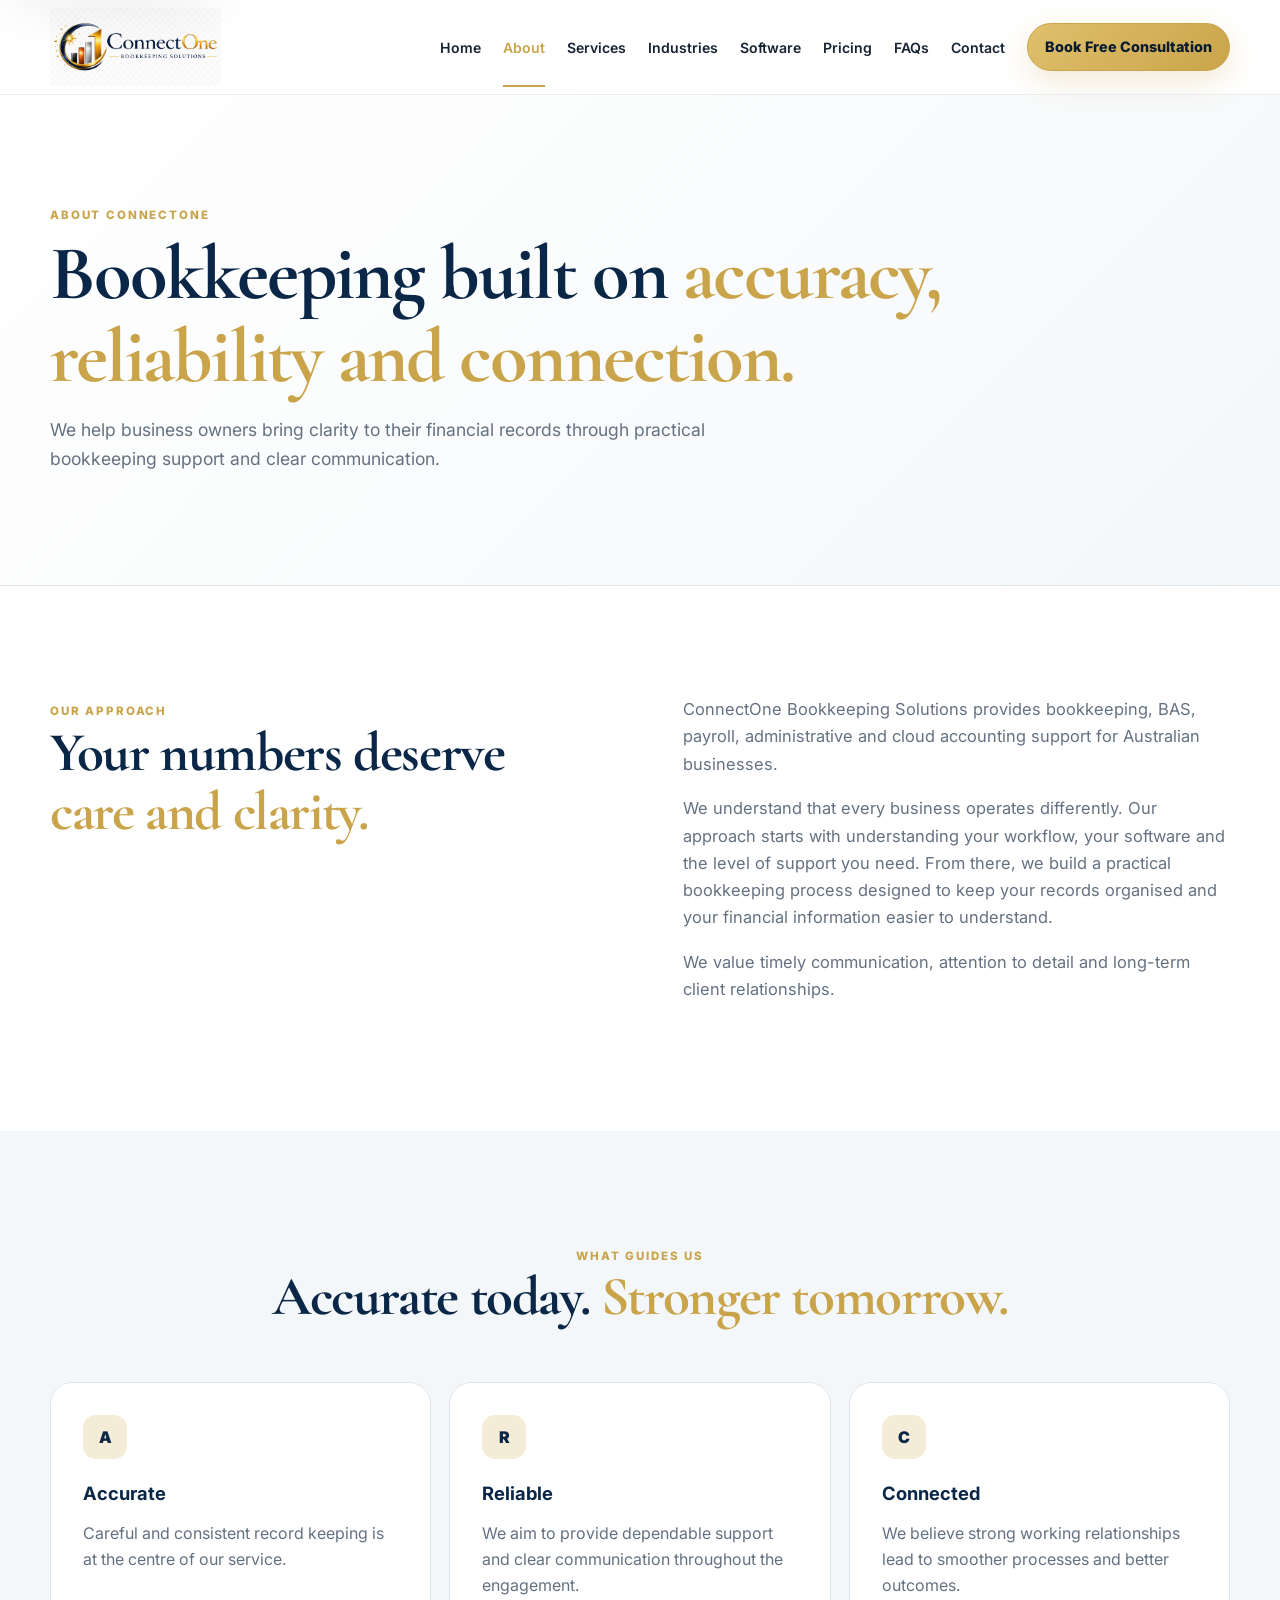
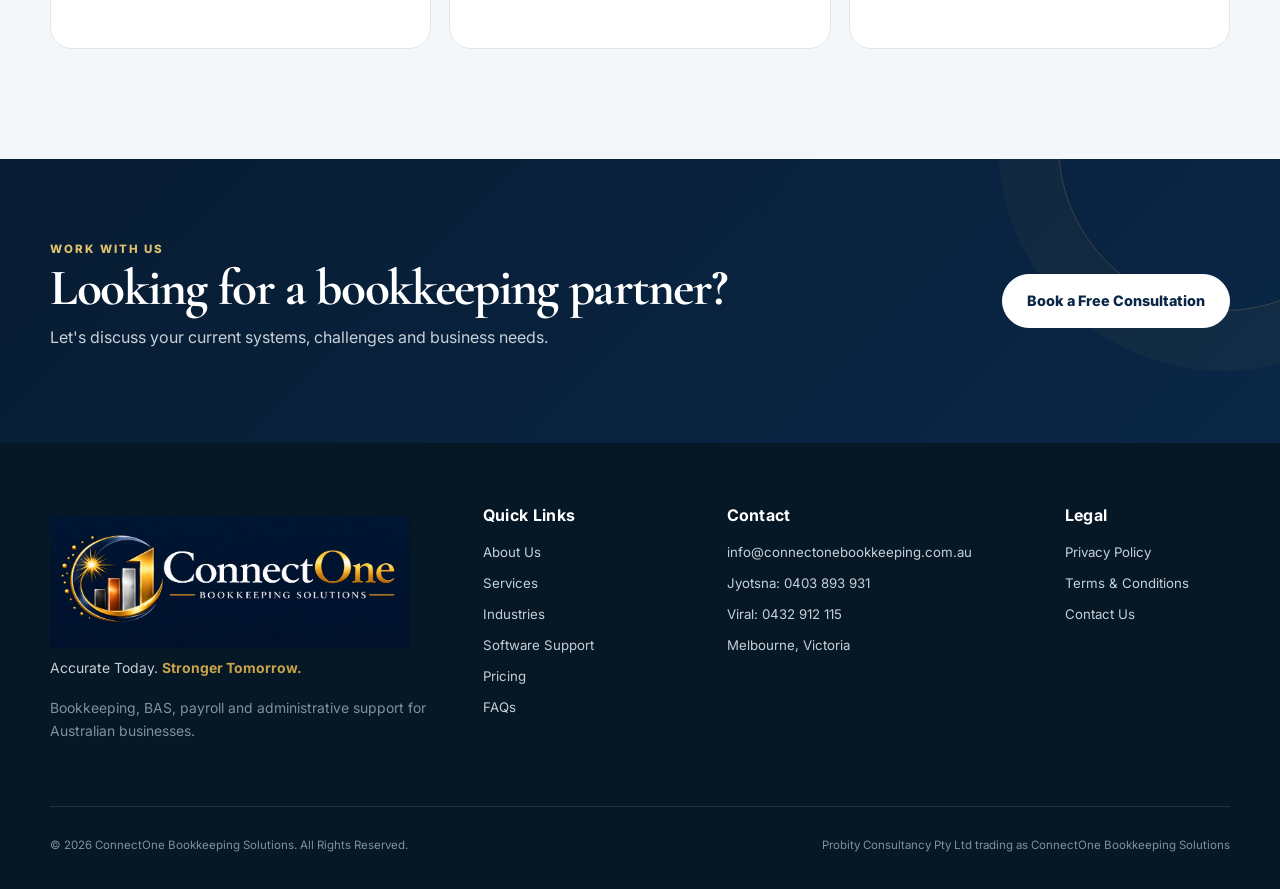
==== commit 96a54bbd: "Final professional website launch" ====
--- a/about.html
+++ b/about.html
@@ -1,5 +1,5 @@
-<!doctype html><html lang="en-AU"><head><meta charset="utf-8"><meta name="viewport" content="width=device-width,initial-scale=1"><title>About Us | ConnectOne Bookkeeping Solutions</title><meta name="description" content="Learn about ConnectOne Bookkeeping Solutions and our practical, reliable approach to bookkeeping support for Australian businesses."><link rel="preconnect" href="https://fonts.googleapis.com"><link rel="preconnect" href="https://fonts.gstatic.com" crossorigin><link href="https://fonts.googleapis.com/css2?family=Cormorant+Garamond:wght@600;700&family=Inter:wght@400;500;600;700&display=swap" rel="stylesheet"><link rel="icon" type="image/png" href="assets/connectone-favicon.png"><link rel="stylesheet" href="styles.css"></head><body>
-<div data-header></div><main><section class="page-hero"><div class="container"><span class="eyebrow">About ConnectOne</span><h1>Bookkeeping built on <em>accuracy, reliability and connection.</em></h1><p>We help business owners bring clarity to their financial records through practical bookkeeping support and clear communication.</p></div></section>
-<section class="section"><div class="container split"><div class="section-copy"><span class="eyebrow">Our approach</span><h2>Your numbers deserve <em>care and clarity.</em></h2></div><div class="section-copy"><p>ConnectOne Bookkeeping Solutions provides bookkeeping, BAS, payroll and cloud accounting support for Australian businesses.</p><p>We understand that every business operates differently. Our approach starts with understanding your workflow, your software and the level of support you need. From there, we build a practical bookkeeping process designed to keep your records organised and your financial information easier to understand.</p><p>We value timely communication, attention to detail and long-term client relationships.</p></div></div></section>
+<!doctype html><html lang="en-AU"><head><meta charset="utf-8"><meta name="viewport" content="width=device-width,initial-scale=1"><title>About Us | ConnectOne Bookkeeping Solutions</title><meta name="description" content="Learn about ConnectOne Bookkeeping Solutions and our practical, reliable approach to bookkeeping support for Australian businesses."><link rel="preconnect" href="https://fonts.googleapis.com"><link rel="preconnect" href="https://fonts.gstatic.com" crossorigin><link href="https://fonts.googleapis.com/css2?family=Cormorant+Garamond:wght@600;700&family=Inter:wght@400;500;600;700&display=swap" rel="stylesheet"><link rel="icon" type="image/png" href="assets/connectone-favicon.png"><link rel="stylesheet" href="styles.css"><meta property="og:title" content="About Us | ConnectOne Bookkeeping Solutions"><meta property="og:description" content="Learn about ConnectOne Bookkeeping Solutions and our practical, reliable approach to bookkeeping support for Australian businesses."><meta property="og:type" content="website"><meta property="og:url" content="https://connectonebookkeeping.com.au/about.html"><meta name="twitter:card" content="summary"><link rel="canonical" href="https://connectonebookkeeping.com.au/about.html"></head><body>
+<div data-header></div><main id="main-content"><section class="page-hero"><div class="container"><span class="eyebrow">About ConnectOne</span><h1>Bookkeeping built on <em>accuracy, reliability and connection.</em></h1><p>We help business owners bring clarity to their financial records through practical bookkeeping support and clear communication.</p></div></section>
+<section class="section"><div class="container split"><div class="section-copy"><span class="eyebrow">Our approach</span><h2>Your numbers deserve <em>care and clarity.</em></h2></div><div class="section-copy"><p>ConnectOne Bookkeeping Solutions provides bookkeeping, BAS, payroll, administrative and cloud accounting support for Australian businesses.</p><p>We understand that every business operates differently. Our approach starts with understanding your workflow, your software and the level of support you need. From there, we build a practical bookkeeping process designed to keep your records organised and your financial information easier to understand.</p><p>We value timely communication, attention to detail and long-term client relationships.</p></div></div></section>
 <section class="section soft"><div class="container"><div class="section-head"><span class="eyebrow">What guides us</span><h2>Accurate today. <em>Stronger tomorrow.</em></h2></div><div class="cards three"><article class="card"><span class="icon">A</span><h3>Accurate</h3><p>Careful and consistent record keeping is at the centre of our service.</p></article><article class="card"><span class="icon">R</span><h3>Reliable</h3><p>We aim to provide dependable support and clear communication throughout the engagement.</p></article><article class="card"><span class="icon">C</span><h3>Connected</h3><p>We believe strong working relationships lead to smoother processes and better outcomes.</p></article></div></div></section>
 <section class="cta"><div class="container cta-grid"><div><span class="eyebrow light">Work with us</span><h2>Looking for a bookkeeping partner?</h2><p>Let's discuss your current systems, challenges and business needs.</p></div><a class="btn btn-light" href="contact.html#consultation">Book a Free Consultation</a></div></section></main><div data-footer></div><script src="script.js"></script></body></html>
--- a/styles.css
+++ b/styles.css
@@ -52,3 +52,13 @@
   .brand-showcase{padding:28px 0 14px}
   .brand-showcase img{width:min(420px,96%)}
 }
+
+
+/* Final production polish */
+.skip-link{position:fixed;left:16px;top:-80px;z-index:1000;background:#fff;color:var(--navy);padding:12px 16px;border-radius:8px;box-shadow:var(--shadow);font-weight:800}.skip-link:focus{top:16px}
+:focus-visible{outline:3px solid var(--gold);outline-offset:3px}
+.nav-wrap{min-height:94px}.site-header .brand{flex:0 1 330px}.official-logo.header-logo{width:330px;height:78px;object-fit:contain;object-position:left center}.official-logo.footer-logo{width:360px;max-width:100%;height:auto;max-height:none;object-fit:contain;object-position:left center}.footer-brand-column{max-width:390px}.services-grid{grid-template-columns:repeat(3,1fr)}.process-section{background:#fff}.process-grid .card{border-top:3px solid var(--gold)}.card{height:100%}.card a{display:inline-block;margin-top:auto}.services-grid .card{display:flex;flex-direction:column}.hero-copy .lead{max-width:720px}.footer{padding-top:64px}.footer-grid{align-items:start}.footer h4{font-size:1rem;letter-spacing:.02em}.menu-btn{cursor:pointer}.nav a{white-space:nowrap}
+@media(max-width:1120px){.nav{gap:12px}.official-logo.header-logo{width:285px;height:70px}.site-header .brand{flex-basis:285px}.nav a:not(.btn){font-size:.76rem}}
+@media(max-width:900px){.nav-wrap{min-height:84px}.nav{top:84px}.official-logo.header-logo{width:275px;height:66px}.services-grid{grid-template-columns:repeat(2,1fr)}}
+@media(max-width:560px){.official-logo.header-logo{width:235px;height:58px}.official-logo.footer-logo{width:290px}.services-grid{grid-template-columns:1fr}.hero-copy h1{font-size:clamp(3rem,15vw,3.7rem)}.hero{padding-top:48px}.footer{padding-top:52px}}
+@media(prefers-reduced-motion:reduce){html{scroll-behavior:auto}.reveal{opacity:1;transform:none;transition:none}.btn{transition:none}}
